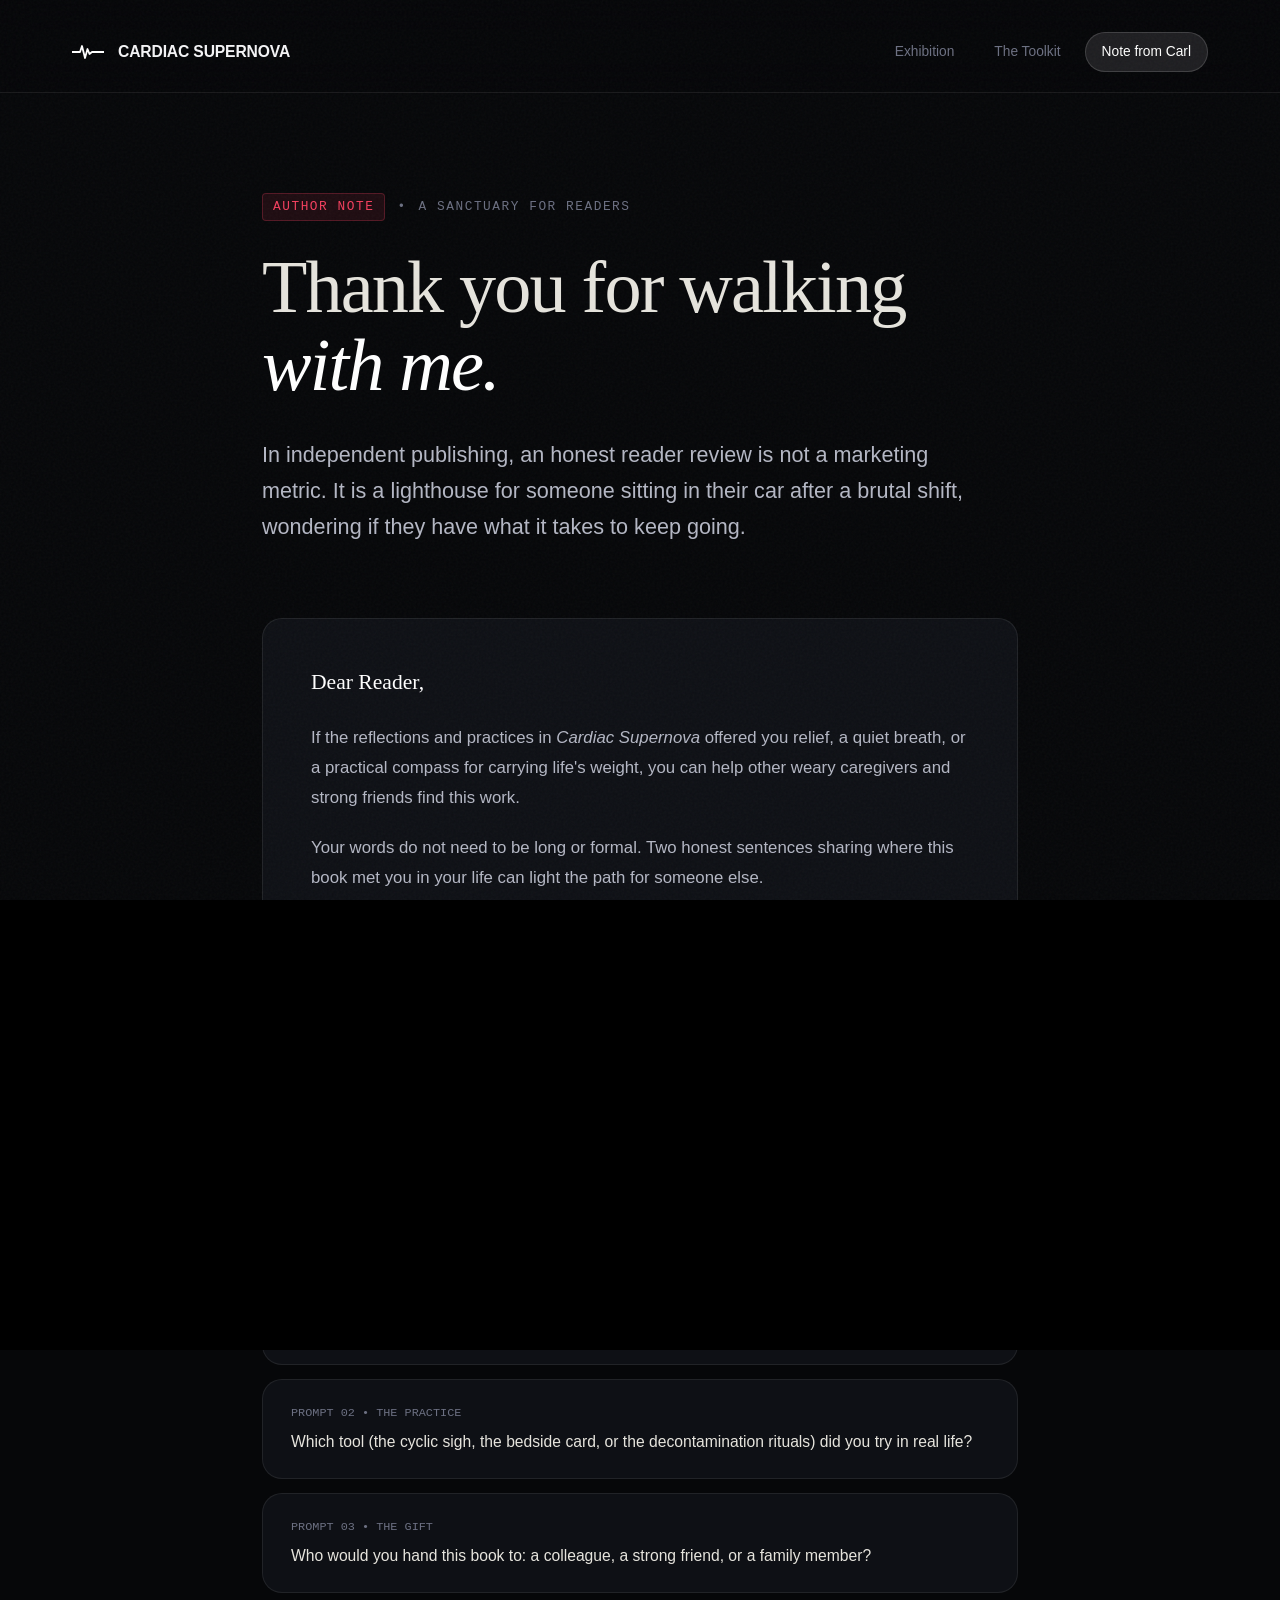
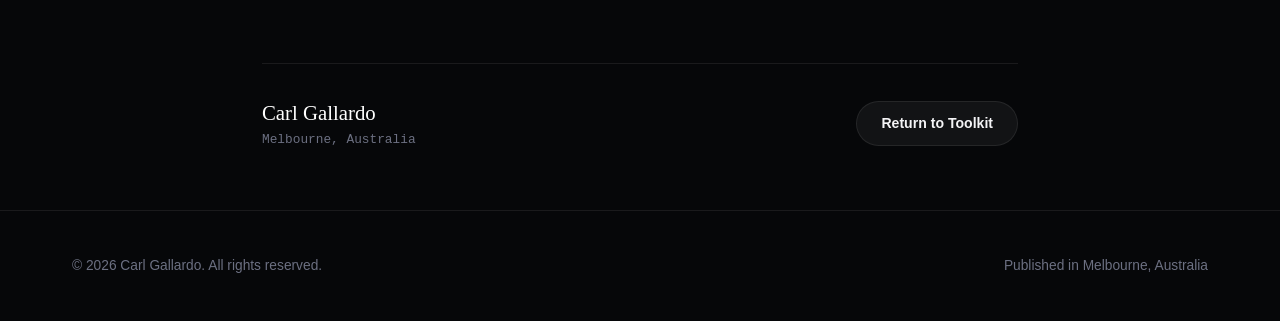
==== review/index.html @ 07f088b9 "feat: transform companion site into Awwwards-inspired documentary experience" ====
<!DOCTYPE html>
<html lang="en-AU">
<head>
  <meta charset="utf-8">
  <meta name="viewport" content="width=device-width, initial-scale=1">
  <meta name="robots" content="noindex, nofollow">
  <title>A Note from Carl — Cardiac Supernova</title>
  <meta name="description" content="A personal reflection on how honest reader words light the path for someone else.">
  <link rel="stylesheet" href="../assets/style.css">
  <script defer src="../assets/app.js"></script>
</head>
<body>

  <!-- Film Grain Overlay -->
  <div class="film-grain" aria-hidden="true"></div>

  <!-- Eyelid Shutter (The Blink Transition) -->
  <div class="eyelid-shutter" id="eyelidShutter" aria-hidden="true">
    <div class="eyelid-top"></div>
    <div class="eyelid-bottom"></div>
  </div>

  <!-- Masthead -->
  <header class="masthead">
    <div class="doc-shell masthead-inner">
      <a class="title-mark" href="../">
        <svg class="cardiac-monitor-line" viewBox="0 0 32 18" fill="none" stroke="#FFFFFF" stroke-width="1.8">
          <path d="M0 9h8l2-6 3 12 2.5-9 2 5 2.5-2H32" stroke-linecap="round" stroke-linejoin="round"/>
        </svg>
        <span>CARDIAC SUPERNOVA</span>
      </a>
      <nav class="editorial-nav">
        <a class="nav-anchor" href="../">Exhibition</a>
        <a class="nav-anchor" href="../toolkit/">The Toolkit</a>
        <a class="nav-anchor active cta" href="./">Note from Carl</a>
      </nav>
    </div>
  </header>

  <main class="doc-shell" style="max-width: 820px;">
    <section class="prologue" style="padding-bottom: 30px;">
      <div class="prologue-meta">
        <span class="tag">Author Note</span>
        <span>&bull;</span>
        <span>A Sanctuary for Readers</span>
      </div>
      <h1 class="prologue-headline">Thank you for walking <em>with me.</em></h1>
      <p class="prologue-lead">
        In independent publishing, an honest reader review is not a marketing metric. It is a lighthouse for someone sitting in their car after a brutal shift, wondering if they have what it takes to keep going.
      </p>
    </section>

    <!-- The Personal Letter Card -->
    <article class="vignette-card" style="margin-bottom: 40px; padding: 48px;">
      <div class="vignette-quote" style="font-size: 1.35rem; color: #FFFFFF; font-style: normal; margin-bottom: 24px;">
        Dear Reader,
      </div>

      <p class="vignette-body" style="font-size: 1.05rem; line-height: 1.8; margin-bottom: 20px;">
        If the reflections and practices in <em>Cardiac Supernova</em> offered you relief, a quiet breath, or a practical compass for carrying life's weight, you can help other weary caregivers and strong friends find this work.
      </p>

      <p class="vignette-body" style="font-size: 1.05rem; line-height: 1.8; margin-bottom: 24px;">
        Your words do not need to be long or formal. Two honest sentences sharing where this book met you in your life can light the path for someone else.
      </p>

      <div class="threshold-mantra" style="margin: 28px 0; font-size: 1.1rem; line-height: 1.6;">
        "People do not connect with your perfection. People connect with your humanity."
      </div>

      <p style="font-size: 0.95rem; color: var(--text-muted); line-height: 1.7;">
        Direct review links for Amazon, Goodreads, and Booktopia will activate here upon commercial publication. Until then, thank you for your courage, your tenderness, and for daring to keep your heart soft in a hard world.
      </p>
    </article>

    <!-- Reflection Prompts -->
    <section style="margin-bottom: 70px;">
      <div class="section-eyebrow">Reflection Prompts</div>
      <h3 style="font-family: var(--font-editorial); font-size: 1.6rem; color: var(--text-warm); margin-bottom: 20px;">
        Finding your words
      </h3>

      <div style="display: flex; flex-direction: column; gap: 14px;">
        <div class="vignette-card" style="padding: 24px 28px;">
          <div style="font-family: var(--font-mono); font-size: 0.74rem; color: var(--text-muted); text-transform: uppercase; margin-bottom: 6px;">Prompt 01 &bull; The Mirror</div>
          <p style="font-size: 0.98rem; color: var(--text-warm); margin: 0; line-height: 1.6;">
            Which scene or reflection made you feel most seen in your daily work or personal relationships?
          </p>
        </div>

        <div class="vignette-card" style="padding: 24px 28px;">
          <div style="font-family: var(--font-mono); font-size: 0.74rem; color: var(--text-muted); text-transform: uppercase; margin-bottom: 6px;">Prompt 02 &bull; The Practice</div>
          <p style="font-size: 0.98rem; color: var(--text-warm); margin: 0; line-height: 1.6;">
            Which tool (the cyclic sigh, the bedside card, or the decontamination rituals) did you try in real life?
          </p>
        </div>

        <div class="vignette-card" style="padding: 24px 28px;">
          <div style="font-family: var(--font-mono); font-size: 0.74rem; color: var(--text-muted); text-transform: uppercase; margin-bottom: 6px;">Prompt 03 &bull; The Gift</div>
          <p style="font-size: 0.98rem; color: var(--text-warm); margin: 0; line-height: 1.6;">
            Who would you hand this book to: a colleague, a strong friend, or a family member?
          </p>
        </div>
      </div>
    </section>

    <!-- Author Sign-off -->
    <div style="border-top: 1px solid var(--line-subtle); padding: 32px 0 60px; display: flex; justify-content: space-between; align-items: center; flex-wrap: wrap; gap: 20px;">
      <div>
        <div style="font-family: var(--font-editorial); font-size: 1.3rem; color: #FFFFFF; font-weight: 400;">Carl Gallardo</div>
        <div style="font-family: var(--font-mono); font-size: 0.8rem; color: var(--text-muted);">Melbourne, Australia</div>
      </div>
      <a href="../toolkit/" class="doc-btn ghost" style="padding: 10px 24px; font-size: 0.88rem;">
        <span>Return to Toolkit</span>
      </a>
    </div>
  </main>

  <footer class="editorial-footer">
    <div class="doc-shell footer-row">
      <span>&copy; 2026 Carl Gallardo. All rights reserved.</span>
      <span>Published in Melbourne, Australia</span>
    </div>
  </footer>

</body>
</html>
---- assets/style.css ----
/* ==========================================================================
   CARDIAC SUPERNOVA — Immersive Documentary & Motion Design System
   Inspired by Hello Monday's "In My World" (Awwwards Site of the Year)
   ========================================================================== */

:root {
  --bg-void: #060709;
  --bg-surface: #0E1015;
  --bg-card: rgba(18, 20, 28, 0.7);
  --bg-card-hover: rgba(26, 29, 41, 0.9);
  
  --line-subtle: rgba(255, 255, 255, 0.08);
  --line-focus: rgba(255, 255, 255, 0.22);
  
  --text-lead: #F4F4F6;
  --text-body: #B4B7C4;
  --text-muted: #6C7082;
  --text-warm: #E6E4DD;
  
  --iris-pulse: #F43F5E;          /* Cardiac pulse */
  --iris-calm: #10B981;           /* Restorative vagal */
  --iris-glow: rgba(244, 63, 94, 0.35);
  
  --font-display: -apple-system, BlinkMacSystemFont, "Inter", "Helvetica Neue", sans-serif;
  --font-editorial: "Charter", "Bitstream Charter", "Sitka Text", Cambria, Georgia, serif;
  --font-mono: "SF Mono", "Menlo", "Consolas", monospace;
  
  --ease-spring: cubic-bezier(0.16, 1, 0.3, 1);
  --ease-cinema: cubic-bezier(0.7, 0, 0.3, 1);
}

*, *::before, *::after {
  box-sizing: border-box;
  margin: 0;
  padding: 0;
}

html {
  background: var(--bg-void);
  color: var(--text-lead);
  font-family: var(--font-display);
  line-height: 1.6;
  -webkit-font-smoothing: antialiased;
  -moz-osx-font-smoothing: grayscale;
  scroll-behavior: smooth;
  font-size: 16px;
}

body {
  min-height: 100vh;
  display: flex;
  flex-direction: column;
  overflow-x: hidden;
  background-color: var(--bg-void);
  position: relative;
}

/* --- Film Grain & Atmospheric Ambient Canvas --- */
.film-grain {
  position: fixed;
  top: 0; left: 0; width: 100%; height: 100%;
  pointer-events: none;
  z-index: 9999;
  opacity: 0.038;
  background-image: url("data:image/svg+xml,%3Csvg viewBox='0 0 512 512' xmlns='http://www.w3.org/2000/svg'%3E%3Cfilter id='noiseFilter'%3E%3CfeTurbulence type='fractalNoise' baseFrequency='0.75' numOctaves='3' stitchTiles='stitch'/%3E%3C/filter%3E%3Crect width='100%25' height='100%25' filter='url(%23noiseFilter)'/%3E%3C/svg%3E");
}

/* --- The "Blink" Shutter / Eye Transition Overlay --- */
.eyelid-shutter {
  position: fixed;
  top: 0; left: 0; width: 100%; height: 100%;
  pointer-events: none;
  z-index: 10000;
  display: flex;
  flex-direction: column;
}

.eyelid-top, .eyelid-bottom {
  width: 100%;
  height: 50%;
  background: #000;
  transition: transform 0.65s var(--ease-cinema);
}

.eyelid-top { transform: translateY(-100%); }
.eyelid-bottom { transform: translateY(100%); }

.eyelid-shutter.blink .eyelid-top { transform: translateY(0%); }
.eyelid-shutter.blink .eyelid-bottom { transform: translateY(0%); }

/* --- Container --- */
.doc-shell {
  width: 100%;
  max-width: 1200px;
  margin: 0 auto;
  padding: 0 32px;
}

@media (max-width: 640px) {
  .doc-shell { padding: 0 20px; }
}

/* --- Top Editorial Header --- */
.masthead {
  padding: 32px 0 20px;
  border-bottom: 1px solid var(--line-subtle);
  position: sticky;
  top: 0;
  background: rgba(6, 7, 9, 0.85);
  backdrop-filter: blur(20px);
  -webkit-backdrop-filter: blur(20px);
  z-index: 500;
}

.masthead-inner {
  display: flex;
  justify-content: space-between;
  align-items: center;
}

.title-mark {
  display: flex;
  align-items: center;
  gap: 14px;
  text-decoration: none;
  color: var(--text-lead);
}

.cardiac-monitor-line {
  width: 32px;
  height: 18px;
}

.title-mark span {
  font-family: var(--font-display);
  font-weight: 700;
  font-size: 0.98rem;
  letter-spacing: -0.01em;
}

.editorial-nav {
  display: flex;
  align-items: center;
  gap: 8px;
}

.nav-anchor {
  color: var(--text-muted);
  text-decoration: none;
  font-size: 0.86rem;
  font-weight: 500;
  padding: 8px 16px;
  border-radius: 9999px;
  transition: all 0.25s var(--ease-spring);
}

.nav-anchor:hover, .nav-anchor.active {
  color: var(--text-lead);
  background: rgba(255, 255, 255, 0.08);
}

.nav-anchor.cta {
  background: rgba(255, 255, 255, 0.1);
  color: #FFFFFF;
  border: 1px solid rgba(255, 255, 255, 0.15);
}

.nav-anchor.cta:hover {
  background: #FFFFFF;
  color: #000000;
}

/* --- Hero: The Cinematic Prologue --- */
.prologue {
  padding: 100px 0 80px;
  position: relative;
}

.prologue-meta {
  display: flex;
  align-items: center;
  gap: 12px;
  font-family: var(--font-mono);
  font-size: 0.8rem;
  color: var(--text-muted);
  text-transform: uppercase;
  letter-spacing: 0.12em;
  margin-bottom: 28px;
}

.prologue-meta .tag {
  color: var(--iris-pulse);
  background: rgba(244, 63, 94, 0.1);
  padding: 3px 10px;
  border-radius: 4px;
  border: 1px solid rgba(244, 63, 94, 0.25);
}

.prologue-headline {
  font-family: var(--font-editorial);
  font-size: clamp(2.8rem, 5.8vw, 5.4rem);
  font-weight: 400;
  line-height: 1.05;
  letter-spacing: -0.025em;
  color: var(--text-warm);
  max-width: 960px;
  margin-bottom: 32px;
}

.prologue-headline em {
  font-style: italic;
  font-weight: 300;
  color: #FFFFFF;
}

.prologue-lead {
  font-size: clamp(1.1rem, 1.8vw, 1.35rem);
  line-height: 1.65;
  color: var(--text-body);
  max-width: 720px;
  margin-bottom: 44px;
}

.prologue-controls {
  display: flex;
  align-items: center;
  flex-wrap: wrap;
  gap: 18px;
}

/* --- Tactile Documentary Action Button --- */
.doc-btn {
  display: inline-flex;
  align-items: center;
  gap: 12px;
  padding: 14px 28px;
  border-radius: 9999px;
  font-size: 0.95rem;
  font-weight: 600;
  text-decoration: none;
  cursor: pointer;
  transition: all 0.3s var(--ease-spring);
  border: none;
}

.doc-btn.primary {
  background: #FFFFFF;
  color: #060709;
  box-shadow: 0 10px 30px rgba(255, 255, 255, 0.15);
}

.doc-btn.primary:hover {
  transform: translateY(-2px);
  box-shadow: 0 16px 40px rgba(255, 255, 255, 0.25);
}

.doc-btn.ghost {
  background: rgba(255, 255, 255, 0.05);
  color: var(--text-lead);
  border: 1px solid var(--line-subtle);
}

.doc-btn.ghost:hover {
  background: rgba(255, 255, 255, 0.1);
  border-color: var(--line-focus);
  transform: translateY(-2px);
}

/* --- The Book Experience Display --- */
.showcase-strip {
  margin: 60px 0 100px;
  padding: 60px;
  border-radius: 24px;
  background: radial-gradient(circle at 50% 50%, rgba(25, 28, 40, 0.7) 0%, rgba(10, 11, 16, 0.9) 100%);
  border: 1px solid var(--line-subtle);
  display: grid;
  grid-template-columns: 0.9fr 1.1fr;
  gap: 60px;
  align-items: center;
}

@media (max-width: 900px) {
  .showcase-strip {
    grid-template-columns: 1fr;
    padding: 32px;
    gap: 40px;
    text-align: center;
  }
}

.showcase-book {
  display: flex;
  justify-content: center;
}

.book-lens {
  position: relative;
  width: 290px;
  height: 435px;
  border-radius: 14px;
  perspective: 1200px;
  transform-style: preserve-3d;
  box-shadow: 
    0 40px 80px -20px rgba(0, 0, 0, 0.95),
    0 0 40px rgba(255, 255, 255, 0.05);
  transition: transform 0.4s var(--ease-spring);
}

.book-lens img {
  width: 100%;
  height: 100%;
  object-fit: cover;
  border-radius: 14px;
  border: 1px solid rgba(255, 255, 255, 0.14);
}

.showcase-narrative h3 {
  font-family: var(--font-editorial);
  font-size: 2.2rem;
  font-weight: 400;
  line-height: 1.25;
  color: var(--text-warm);
  margin-bottom: 20px;
}

.showcase-narrative p {
  color: var(--text-body);
  font-size: 1.05rem;
  line-height: 1.7;
  margin-bottom: 24px;
}

/* --- Documentary Narrative Vignettes (Chronological Episodes) --- */
.episodes-section {
  padding: 40px 0 100px;
}

.section-eyebrow {
  font-family: var(--font-mono);
  font-size: 0.78rem;
  letter-spacing: 0.15em;
  text-transform: uppercase;
  color: var(--text-muted);
  margin-bottom: 12px;
}

.section-title {
  font-family: var(--font-editorial);
  font-size: clamp(2rem, 3.6vw, 3rem);
  font-weight: 400;
  color: var(--text-warm);
  margin-bottom: 48px;
}

.vignettes-stack {
  display: flex;
  flex-direction: column;
  gap: 28px;
}

.vignette-card {
  position: relative;
  background: var(--bg-surface);
  border: 1px solid var(--line-subtle);
  border-radius: 20px;
  padding: 44px;
  overflow: hidden;
  transition: all 0.4s var(--ease-spring);
}

@media (max-width: 640px) {
  .vignette-card { padding: 26px; }
}

.vignette-card:hover {
  border-color: var(--line-focus);
  transform: translateY(-4px);
  box-shadow: 0 25px 60px rgba(0, 0, 0, 0.8);
}

.vignette-meta-row {
  display: flex;
  justify-content: space-between;
  align-items: center;
  font-family: var(--font-mono);
  font-size: 0.8rem;
  color: var(--text-muted);
  margin-bottom: 20px;
  border-bottom: 1px solid rgba(255, 255, 255, 0.05);
  padding-bottom: 14px;
}

.vignette-quote {
  font-family: var(--font-editorial);
  font-size: clamp(1.2rem, 2.2vw, 1.65rem);
  line-height: 1.45;
  color: #FFFFFF;
  margin-bottom: 18px;
  font-style: italic;
}

.vignette-body {
  font-size: 1.02rem;
  color: var(--text-body);
  line-height: 1.7;
  max-width: 820px;
  margin-bottom: 24px;
}

.vignette-tool-tag {
  display: inline-flex;
  align-items: center;
  gap: 8px;
  font-family: var(--font-mono);
  font-size: 0.78rem;
  color: #A1A7BD;
  background: rgba(255, 255, 255, 0.04);
  padding: 6px 14px;
  border-radius: 6px;
  border: 1px solid var(--line-subtle);
}

/* --- Framework Exhibition Matrix (Toolkit) --- */
.exhibition-grid {
  display: grid;
  grid-template-columns: repeat(auto-fill, minmax(260px, 1fr));
  gap: 28px;
  margin: 48px 0;
}

.frame-card {
  background: var(--bg-surface);
  border: 1px solid var(--line-subtle);
  border-radius: 16px;
  overflow: hidden;
  display: flex;
  flex-direction: column;
  transition: all 0.35s var(--ease-spring);
}

.frame-card:hover {
  transform: translateY(-6px);
  border-color: var(--line-focus);
  box-shadow: 0 20px 50px rgba(0, 0, 0, 0.75);
}

.frame-stage {
  position: relative;
  background: #020305;
  padding: 20px;
  display: flex;
  align-items: center;
  justify-content: center;
  cursor: pointer;
  overflow: hidden;
}

.frame-stage img {
  width: 100%;
  height: auto;
  aspect-ratio: 4/3;
  object-fit: contain;
  transition: transform 0.4s var(--ease-spring);
}

.frame-card:hover .frame-stage img {
  transform: scale(1.04);
}

.frame-number {
  position: absolute;
  top: 12px;
  left: 12px;
  font-family: var(--font-mono);
  font-size: 0.7rem;
  background: rgba(0, 0, 0, 0.8);
  color: var(--text-warm);
  padding: 3px 8px;
  border-radius: 4px;
  border: 1px solid rgba(255, 255, 255, 0.15);
}

.frame-caption {
  padding: 20px;
  display: flex;
  flex-direction: column;
  flex: 1;
  justify-content: space-between;
}

.frame-name {
  font-family: var(--font-editorial);
  font-size: 1.15rem;
  color: var(--text-warm);
  margin-bottom: 6px;
}

.frame-origin {
  font-size: 0.8rem;
  color: var(--text-muted);
  margin-bottom: 18px;
}

.frame-downloads {
  display: flex;
  gap: 10px;
}

.frame-btn {
  flex: 1;
  text-align: center;
  font-size: 0.78rem;
  font-family: var(--font-mono);
  font-weight: 600;
  padding: 9px;
  border-radius: 8px;
  text-decoration: none;
  transition: all 0.2s ease;
}

.frame-btn.view {
  background: rgba(255, 255, 255, 0.05);
  color: var(--text-lead);
  border: 1px solid var(--line-subtle);
}

.frame-btn.view:hover {
  background: rgba(255, 255, 255, 0.12);
  border-color: var(--line-focus);
}

.frame-btn.pdf {
  background: #FFFFFF;
  color: #060709;
}

.frame-btn.pdf:hover {
  background: #E5E7EB;
}

/* --- The Bedside Badge Card (Realistic 3D Interaction) --- */
.badge-zone {
  perspective: 1200px;
  width: 340px;
  height: 520px;
  margin: 0 auto;
}

.badge-3d {
  width: 100%;
  height: 100%;
  position: relative;
  transform-style: preserve-3d;
  transition: transform 0.8s var(--ease-spring);
  cursor: pointer;
}

.badge-3d.flipped {
  transform: rotateY(180deg);
}

.badge-panel {
  position: absolute;
  width: 100%;
  height: 100%;
  backface-visibility: hidden;
  -webkit-backface-visibility: hidden;
  border-radius: 20px;
  padding: 30px;
  display: flex;
  flex-direction: column;
  justify-content: space-between;
  border: 1px solid rgba(255, 255, 255, 0.15);
  box-shadow: 0 35px 80px rgba(0, 0, 0, 0.9);
}

.badge-panel.front {
  background: linear-gradient(160deg, #161822 0%, #0A0B10 100%);
}

.badge-panel.back {
  background: linear-gradient(160deg, #1C1E2C 0%, #0C0E14 100%);
  transform: rotateY(180deg);
  border-color: rgba(244, 63, 94, 0.4);
}

.lanyard-slot {
  width: 60px;
  height: 6px;
  background: #000;
  border: 1px solid rgba(255, 255, 255, 0.2);
  border-radius: 4px;
  margin: 0 auto 20px;
}

.badge-kicker {
  font-family: var(--font-mono);
  font-size: 0.72rem;
  text-transform: uppercase;
  letter-spacing: 0.1em;
  color: var(--text-muted);
  margin-bottom: 8px;
}

.badge-heading {
  font-family: var(--font-editorial);
  font-size: 1.45rem;
  color: var(--text-warm);
  margin-bottom: 18px;
}

.badge-list {
  list-style: none;
  display: flex;
  flex-direction: column;
  gap: 14px;
  font-size: 0.88rem;
  color: var(--text-body);
}

.badge-list li strong {
  color: #FFFFFF;
  display: block;
  font-size: 0.9rem;
  margin-bottom: 2px;
}

.badge-flip-prompt {
  font-size: 0.76rem;
  font-family: var(--font-mono);
  color: var(--text-muted);
  text-align: center;
  display: flex;
  align-items: center;
  justify-content: center;
  gap: 6px;
}

/* --- Decontamination Threshold Sequence --- */
.threshold-stack {
  display: flex;
  flex-direction: column;
  gap: 20px;
  margin: 36px 0;
}

.threshold-card {
  display: grid;
  grid-template-columns: 64px 1fr;
  gap: 24px;
  background: var(--bg-surface);
  border: 1px solid var(--line-subtle);
  border-radius: 18px;
  padding: 30px;
  transition: all 0.3s var(--ease-spring);
}

@media (max-width: 640px) {
  .threshold-card {
    grid-template-columns: 1fr;
    gap: 16px;
    padding: 22px;
  }
}

.threshold-card:hover {
  border-color: var(--line-focus);
  transform: translateX(4px);
  background: rgba(22, 25, 36, 0.85);
}

.threshold-idx {
  width: 56px;
  height: 56px;
  border-radius: 12px;
  background: rgba(255, 255, 255, 0.04);
  border: 1px solid var(--line-subtle);
  color: var(--text-warm);
  font-family: var(--font-mono);
  font-size: 1.25rem;
  display: flex;
  align-items: center;
  justify-content: center;
}

.threshold-info h4 {
  font-family: var(--font-editorial);
  font-size: 1.35rem;
  color: var(--text-warm);
  margin-bottom: 8px;
}

.threshold-info p {
  color: var(--text-body);
  font-size: 0.98rem;
  line-height: 1.7;
}

.threshold-mantra {
  font-family: var(--font-editorial);
  font-style: italic;
  font-size: 1.05rem;
  color: #FFFFFF;
  background: rgba(0, 0, 0, 0.4);
  padding: 14px 20px;
  border-left: 2px solid #FFFFFF;
  border-radius: 0 8px 8px 0;
  margin-top: 14px;
}

/* --- Full-Screen Document Lightbox Modal --- */
.modal-overlay {
  position: fixed;
  top: 0; left: 0; width: 100%; height: 100%;
  background: rgba(4, 5, 8, 0.96);
  backdrop-filter: blur(24px);
  -webkit-backdrop-filter: blur(24px);
  z-index: 20000;
  display: flex;
  align-items: center;
  justify-content: center;
  padding: 32px;
  opacity: 0;
  pointer-events: none;
  transition: opacity 0.3s ease;
}

.modal-overlay.open {
  opacity: 1;
  pointer-events: auto;
}

.modal-body {
  position: relative;
  max-width: 1040px;
  width: 100%;
  max-height: 92vh;
  display: flex;
  flex-direction: column;
  background: #0E1015;
  border: 1px solid var(--line-focus);
  border-radius: 20px;
  overflow: hidden;
  box-shadow: 0 40px 100px rgba(0, 0, 0, 0.95);
  transform: scale(0.96);
  transition: transform 0.3s var(--ease-spring);
}

.modal-overlay.open .modal-body {
  transform: scale(1);
}

.modal-view {
  background: #000000;
  padding: 30px;
  display: flex;
  align-items: center;
  justify-content: center;
  max-height: 68vh;
  overflow: auto;
}

.modal-view img {
  max-width: 100%;
  max-height: 62vh;
  object-fit: contain;
}

.modal-bar {
  padding: 20px 28px;
  display: flex;
  justify-content: space-between;
  align-items: center;
  border-top: 1px solid var(--line-subtle);
  background: #111319;
}

.modal-close-icon {
  position: absolute;
  top: 16px;
  right: 16px;
  width: 40px;
  height: 40px;
  border-radius: 50%;
  background: rgba(0, 0, 0, 0.7);
  border: 1px solid rgba(255, 255, 255, 0.2);
  color: #fff;
  display: flex;
  align-items: center;
  justify-content: center;
  cursor: pointer;
  transition: all 0.2s ease;
  z-index: 10;
}

.modal-close-icon:hover {
  background: #FFFFFF;
  color: #000;
}

/* --- Crisis Strip --- */
.crisis-capsule {
  border: 1px solid var(--line-subtle);
  background: rgba(14, 16, 22, 0.6);
  border-radius: 20px;
  padding: 32px;
  margin: 70px 0 30px;
}

.crisis-capsule h3 {
  font-family: var(--font-editorial);
  font-size: 1.35rem;
  color: var(--text-warm);
  margin-bottom: 6px;
}

.crisis-grid-4 {
  display: grid;
  grid-template-columns: repeat(auto-fit, minmax(210px, 1fr));
  gap: 16px;
  margin-top: 20px;
}

.crisis-tile {
  background: rgba(0, 0, 0, 0.35);
  border: 1px solid var(--line-subtle);
  border-radius: 12px;
  padding: 16px;
  cursor: pointer;
  transition: all 0.2s ease;
}

.crisis-tile:hover {
  border-color: var(--line-focus);
  background: rgba(255, 255, 255, 0.04);
}

.crisis-tile-flag {
  font-family: var(--font-mono);
  font-size: 0.74rem;
  color: var(--text-muted);
  text-transform: uppercase;
}

.crisis-tile-num {
  font-family: var(--font-mono);
  font-size: 1.35rem;
  font-weight: 700;
  color: #FFFFFF;
  margin: 4px 0 2px;
}

.crisis-tile-desc {
  font-size: 0.8rem;
  color: var(--text-muted);
}

/* --- Subtle Toast --- */
.toast-bubble {
  position: fixed;
  bottom: 28px;
  right: 28px;
  background: #FFFFFF;
  color: #060709;
  font-family: var(--font-mono);
  font-size: 0.84rem;
  font-weight: 600;
  padding: 12px 22px;
  border-radius: 9999px;
  box-shadow: 0 15px 40px rgba(0,0,0,0.8);
  display: flex;
  align-items: center;
  gap: 10px;
  transform: translateY(80px);
  opacity: 0;
  transition: all 0.35s var(--ease-spring);
  z-index: 30000;
}

.toast-bubble.visible {
  transform: translateY(0);
  opacity: 1;
}

/* --- Footer --- */
.editorial-footer {
  border-top: 1px solid var(--line-subtle);
  padding: 44px 0;
  margin-top: auto;
}

.footer-row {
  display: flex;
  justify-content: space-between;
  align-items: center;
  flex-wrap: wrap;
  gap: 20px;
  font-size: 0.86rem;
  color: var(--text-muted);
}
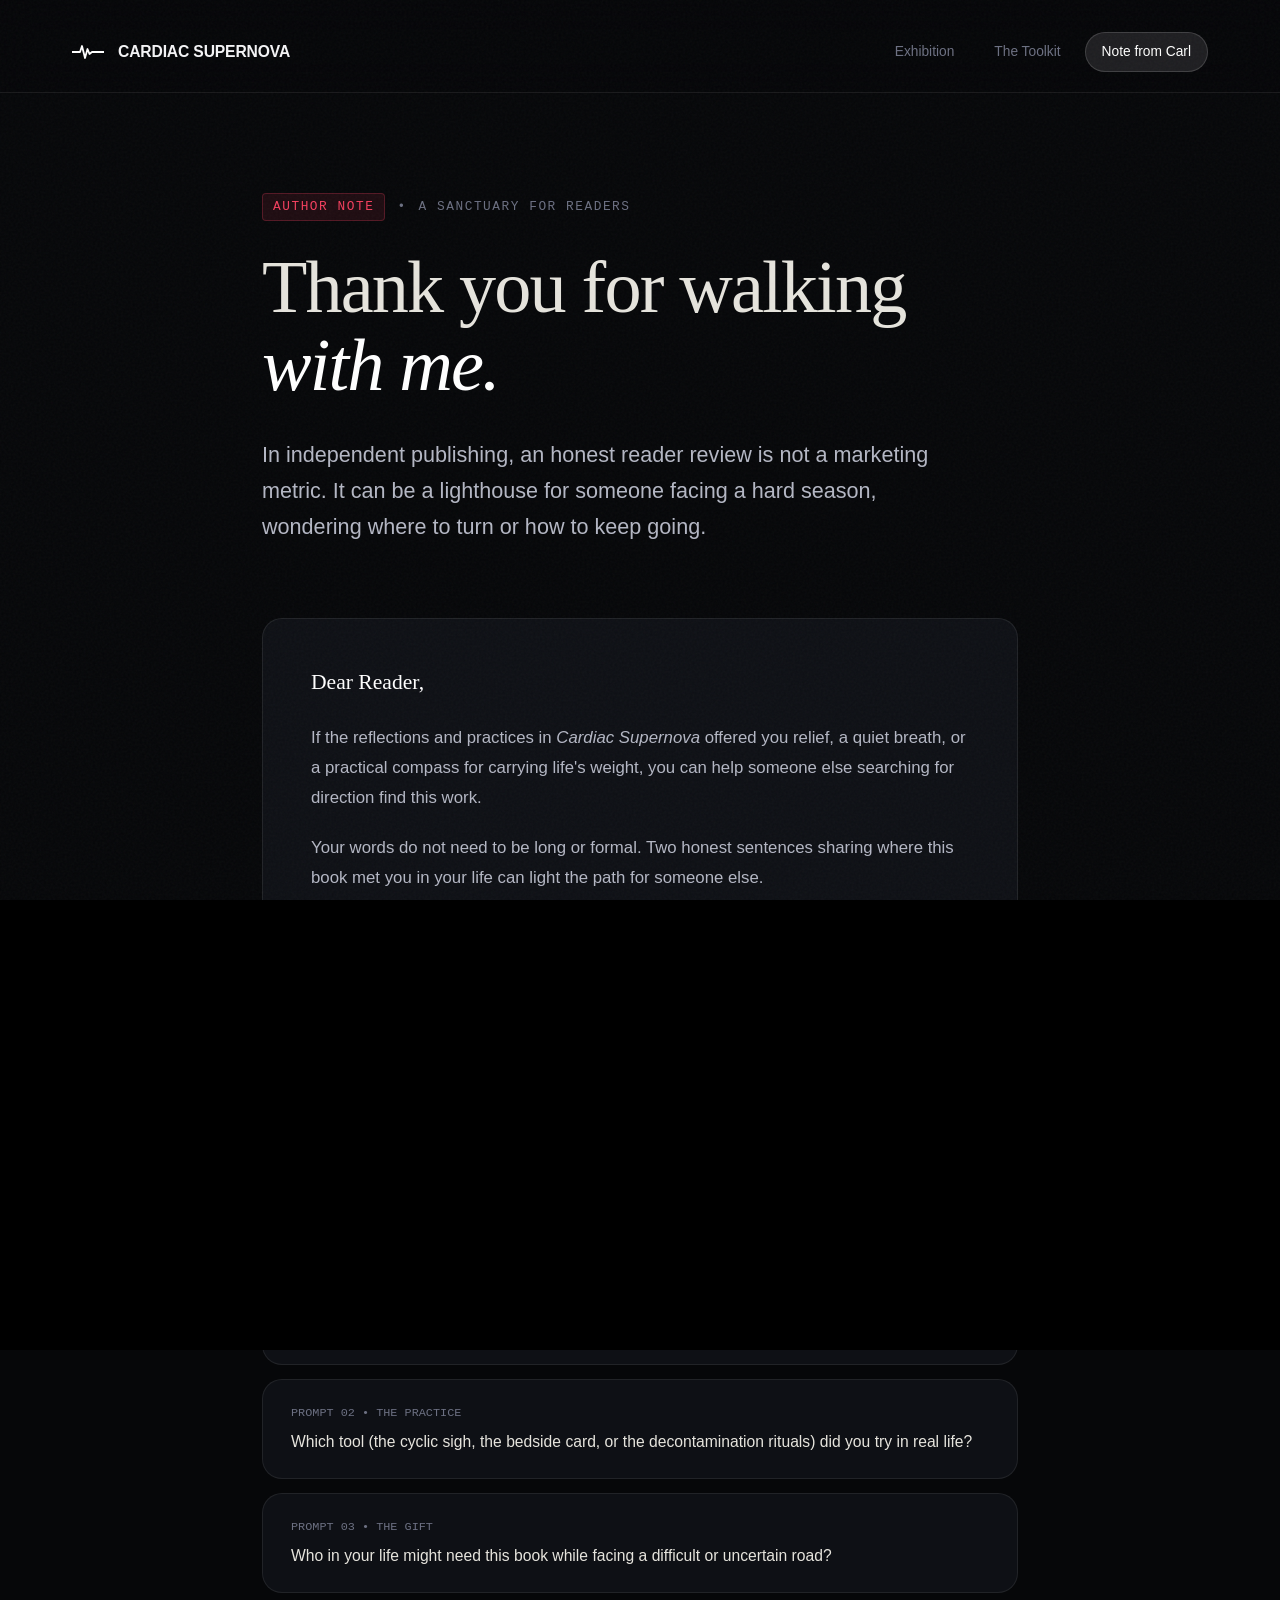
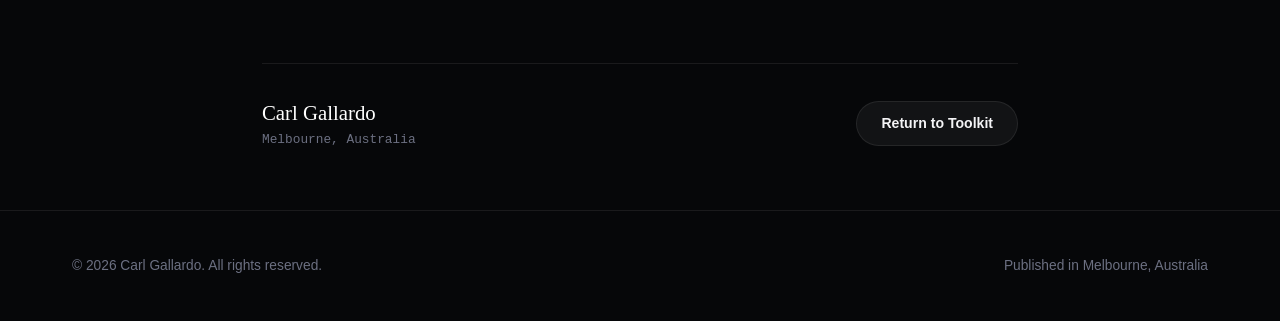
==== commit cfdbb087: "Broaden Cardiac Supernova reader framing" ====
--- a/review/index.html
+++ b/review/index.html
@@ -46,7 +46,7 @@
       </div>
       <h1 class="prologue-headline">Thank you for walking <em>with me.</em></h1>
       <p class="prologue-lead">
-        In independent publishing, an honest reader review is not a marketing metric. It is a lighthouse for someone sitting in their car after a brutal shift, wondering if they have what it takes to keep going.
+        In independent publishing, an honest reader review is not a marketing metric. It can be a lighthouse for someone facing a hard season, wondering where to turn or how to keep going.
       </p>
     </section>
 
@@ -57,7 +57,7 @@
       </div>
 
       <p class="vignette-body" style="font-size: 1.05rem; line-height: 1.8; margin-bottom: 20px;">
-        If the reflections and practices in <em>Cardiac Supernova</em> offered you relief, a quiet breath, or a practical compass for carrying life's weight, you can help other weary caregivers and strong friends find this work.
+        If the reflections and practices in <em>Cardiac Supernova</em> offered you relief, a quiet breath, or a practical compass for carrying life's weight, you can help someone else searching for direction find this work.
       </p>
 
       <p class="vignette-body" style="font-size: 1.05rem; line-height: 1.8; margin-bottom: 24px;">
@@ -84,7 +84,7 @@
         <div class="vignette-card" style="padding: 24px 28px;">
           <div style="font-family: var(--font-mono); font-size: 0.74rem; color: var(--text-muted); text-transform: uppercase; margin-bottom: 6px;">Prompt 01 &bull; The Mirror</div>
           <p style="font-size: 0.98rem; color: var(--text-warm); margin: 0; line-height: 1.6;">
-            Which scene or reflection made you feel most seen in your daily work or personal relationships?
+            Which scene or reflection made you feel most seen in your life, work, or relationships?
           </p>
         </div>
 
@@ -98,7 +98,7 @@
         <div class="vignette-card" style="padding: 24px 28px;">
           <div style="font-family: var(--font-mono); font-size: 0.74rem; color: var(--text-muted); text-transform: uppercase; margin-bottom: 6px;">Prompt 03 &bull; The Gift</div>
           <p style="font-size: 0.98rem; color: var(--text-warm); margin: 0; line-height: 1.6;">
-            Who would you hand this book to: a colleague, a strong friend, or a family member?
+            Who in your life might need this book while facing a difficult or uncertain road?
           </p>
         </div>
       </div>
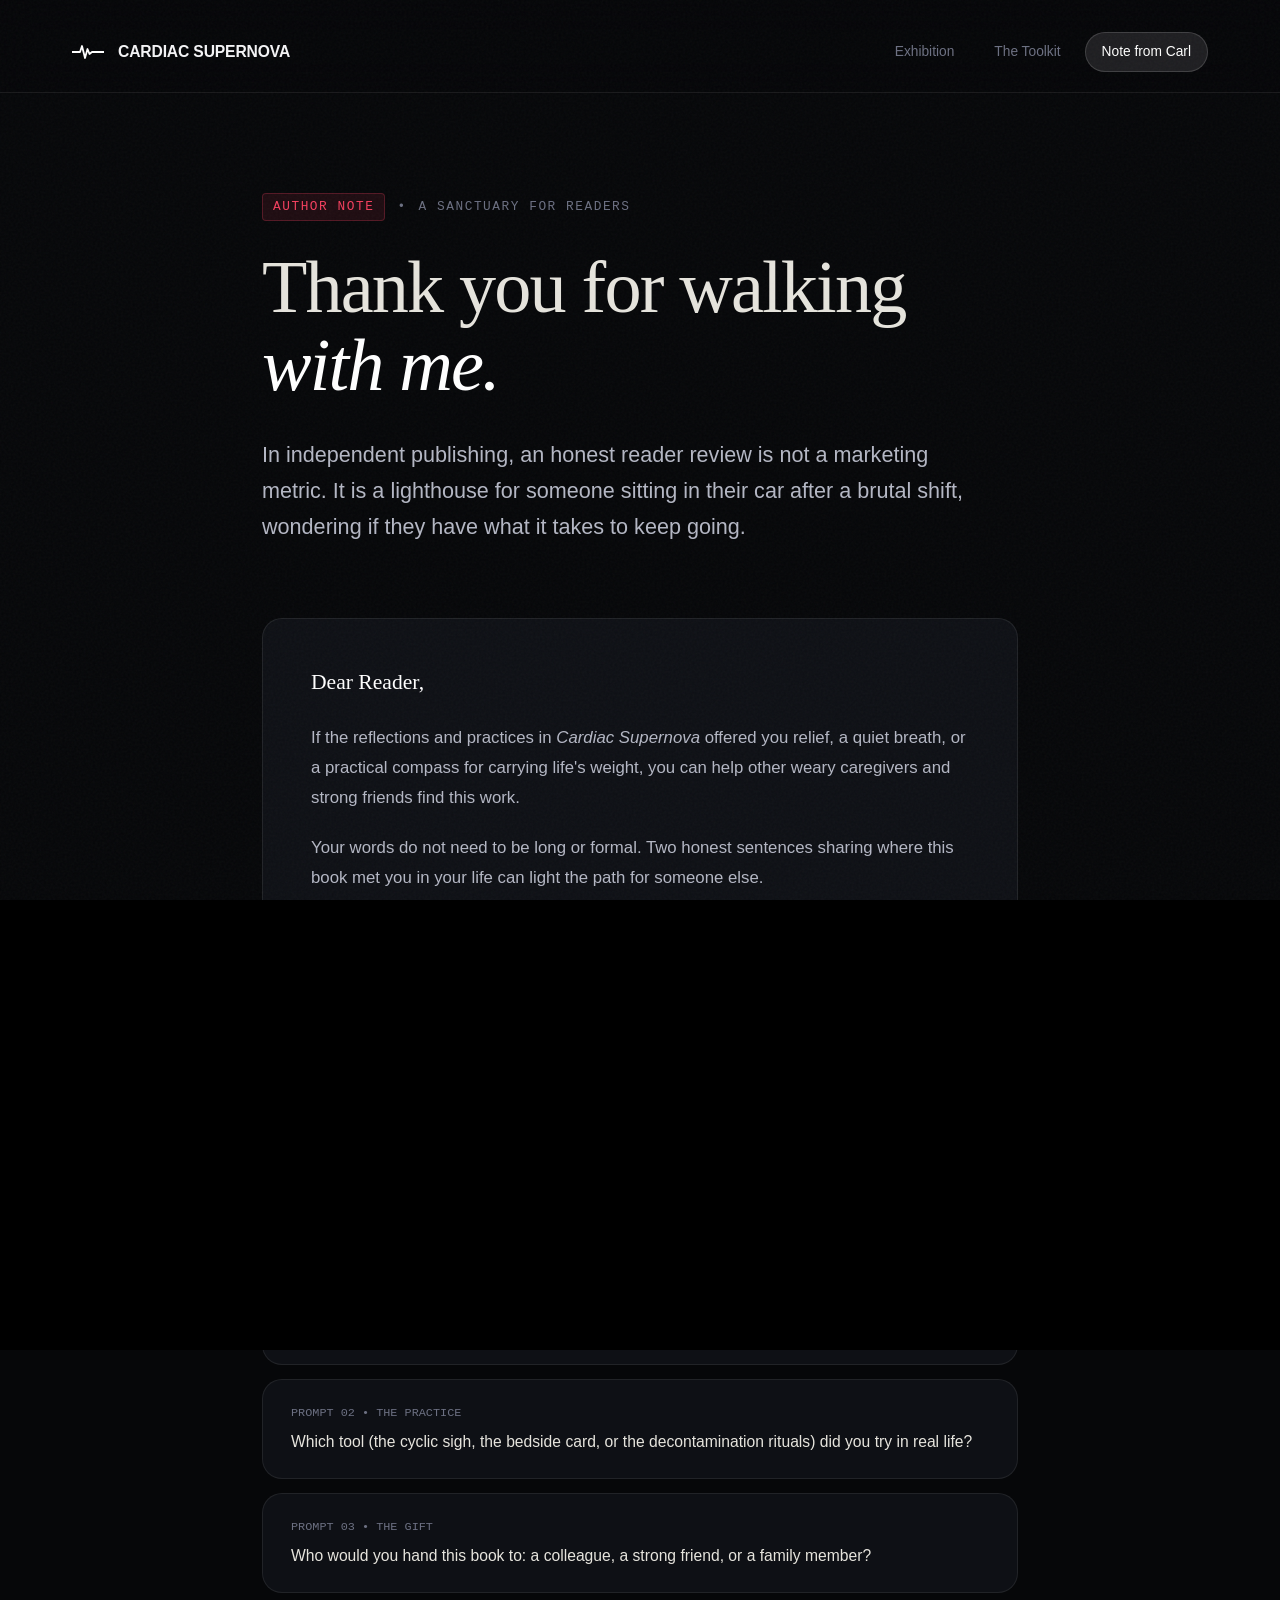
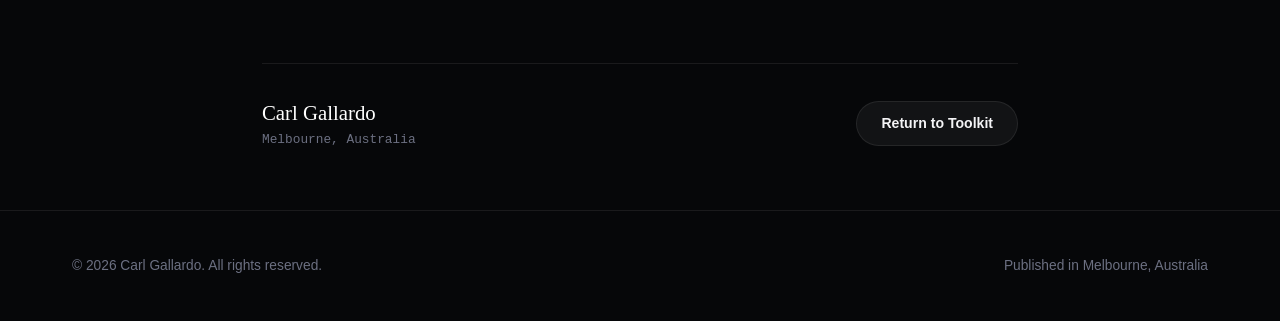
==== commit 41da7e83: "Restore original companion copy pending manuscript-grounded revision" ====
--- a/review/index.html
+++ b/review/index.html
@@ -46,7 +46,7 @@
       </div>
       <h1 class="prologue-headline">Thank you for walking <em>with me.</em></h1>
       <p class="prologue-lead">
-        In independent publishing, an honest reader review is not a marketing metric. It can be a lighthouse for someone facing a hard season, wondering where to turn or how to keep going.
+        In independent publishing, an honest reader review is not a marketing metric. It is a lighthouse for someone sitting in their car after a brutal shift, wondering if they have what it takes to keep going.
       </p>
     </section>
 
@@ -57,7 +57,7 @@
       </div>
 
       <p class="vignette-body" style="font-size: 1.05rem; line-height: 1.8; margin-bottom: 20px;">
-        If the reflections and practices in <em>Cardiac Supernova</em> offered you relief, a quiet breath, or a practical compass for carrying life's weight, you can help someone else searching for direction find this work.
+        If the reflections and practices in <em>Cardiac Supernova</em> offered you relief, a quiet breath, or a practical compass for carrying life's weight, you can help other weary caregivers and strong friends find this work.
       </p>
 
       <p class="vignette-body" style="font-size: 1.05rem; line-height: 1.8; margin-bottom: 24px;">
@@ -84,7 +84,7 @@
         <div class="vignette-card" style="padding: 24px 28px;">
           <div style="font-family: var(--font-mono); font-size: 0.74rem; color: var(--text-muted); text-transform: uppercase; margin-bottom: 6px;">Prompt 01 &bull; The Mirror</div>
           <p style="font-size: 0.98rem; color: var(--text-warm); margin: 0; line-height: 1.6;">
-            Which scene or reflection made you feel most seen in your life, work, or relationships?
+            Which scene or reflection made you feel most seen in your daily work or personal relationships?
           </p>
         </div>
 
@@ -98,7 +98,7 @@
         <div class="vignette-card" style="padding: 24px 28px;">
           <div style="font-family: var(--font-mono); font-size: 0.74rem; color: var(--text-muted); text-transform: uppercase; margin-bottom: 6px;">Prompt 03 &bull; The Gift</div>
           <p style="font-size: 0.98rem; color: var(--text-warm); margin: 0; line-height: 1.6;">
-            Who in your life might need this book while facing a difficult or uncertain road?
+            Who would you hand this book to: a colleague, a strong friend, or a family member?
           </p>
         </div>
       </div>
